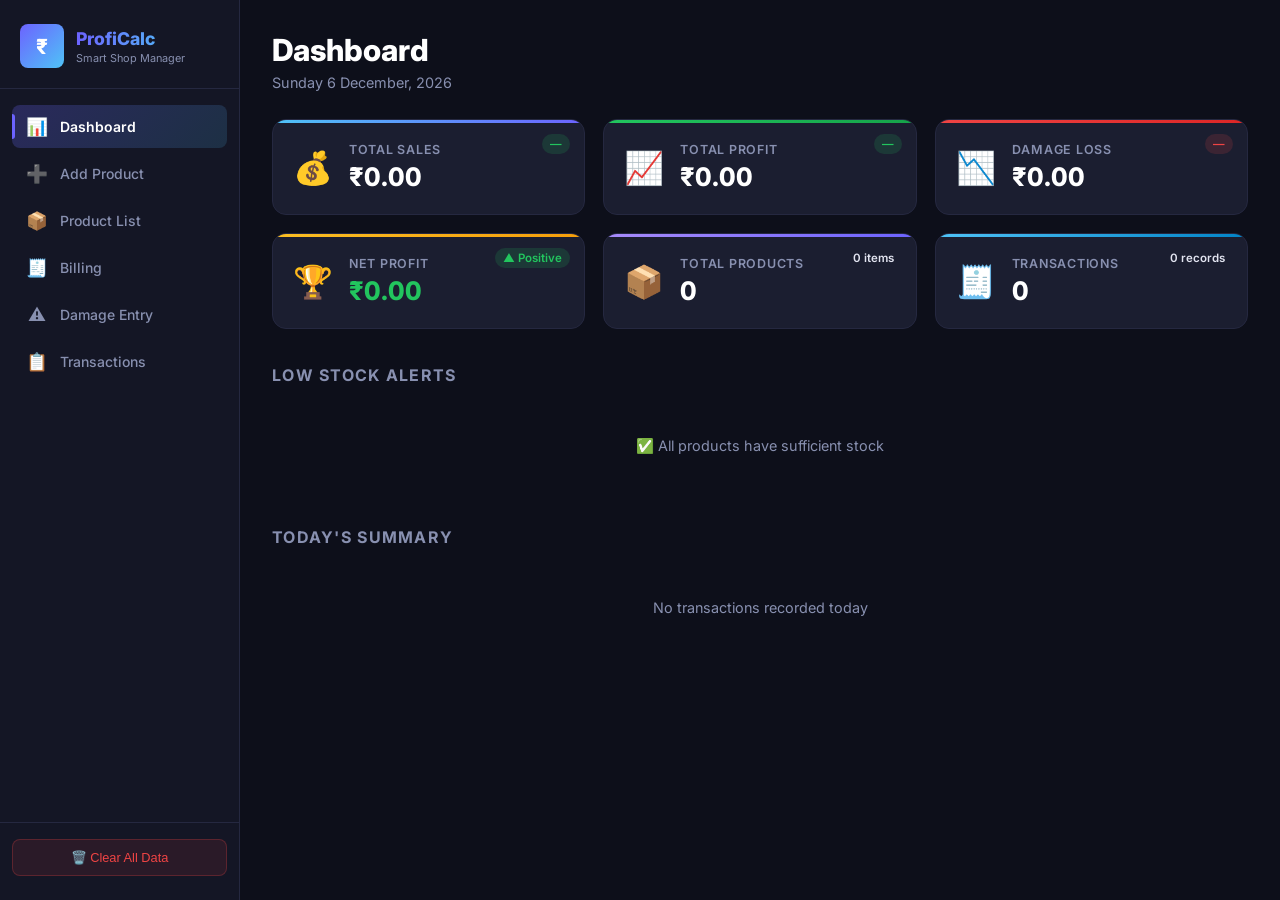
==== index.html @ 690a33cc "Initial commit - ProfiCalc Smart Shop Profit Calculator" ====
<!DOCTYPE html>
<html lang="en">
<head>
  <meta charset="UTF-8" />
  <meta name="viewport" content="width=device-width, initial-scale=1.0" />
  <title>ProfiCalc – Smart Shop Profit Calculator</title>
  <meta name="description" content="ProfiCalc helps small shop owners manage products, billing, stock, damage, and profit calculation effortlessly." />
  <link rel="preconnect" href="https://fonts.googleapis.com" />
  <link rel="preconnect" href="https://fonts.gstatic.com" crossorigin />
  <link href="https://fonts.googleapis.com/css2?family=Inter:wght@300;400;500;600;700;800&display=swap" rel="stylesheet" />
  <link rel="stylesheet" href="style.css" />
</head>
<body>

  <!-- ─── Sidebar Navigation ─── -->
  <aside class="sidebar" id="sidebar">
    <div class="sidebar-logo">
      <div class="logo-icon">₹</div>
      <div>
        <div class="logo-title">ProfiCalc</div>
        <div class="logo-sub">Smart Shop Manager</div>
      </div>
    </div>

    <nav class="nav-links">
      <a href="#" class="nav-item active" data-page="dashboard" id="nav-dashboard">
        <span class="nav-icon">📊</span>
        <span>Dashboard</span>
      </a>
      <a href="#" class="nav-item" data-page="add-product" id="nav-add-product">
        <span class="nav-icon">➕</span>
        <span>Add Product</span>
      </a>
      <a href="#" class="nav-item" data-page="products" id="nav-products">
        <span class="nav-icon">📦</span>
        <span>Product List</span>
      </a>
      <a href="#" class="nav-item" data-page="billing" id="nav-billing">
        <span class="nav-icon">🧾</span>
        <span>Billing</span>
      </a>
      <a href="#" class="nav-item" data-page="damage" id="nav-damage">
        <span class="nav-icon">⚠️</span>
        <span>Damage Entry</span>
      </a>
      <a href="#" class="nav-item" data-page="transactions" id="nav-transactions">
        <span class="nav-icon">📋</span>
        <span>Transactions</span>
      </a>
    </nav>

    <div class="sidebar-footer">
      <button class="btn-clear" id="btn-clear-data" onclick="clearAllData()">🗑️ Clear All Data</button>
    </div>
  </aside>

  <!-- ─── Mobile Top Bar ─── -->
  <div class="topbar" id="topbar">
    <button class="hamburger" id="hamburger" onclick="toggleSidebar()">☰</button>
    <div class="topbar-title">ProfiCalc</div>
    <div class="topbar-date" id="topbar-date"></div>
  </div>

  <!-- ─── Main Content ─── -->
  <main class="main-content" id="main-content">

    <!-- ═══ DASHBOARD PAGE ═══ -->
    <section class="page active" id="page-dashboard">
      <div class="page-header">
        <h1>Dashboard</h1>
        <p class="page-sub" id="dashboard-date"></p>
      </div>

      <div class="metric-grid" id="metric-grid">
        <div class="metric-card sales">
          <div class="metric-icon">💰</div>
          <div class="metric-body">
            <div class="metric-label">Total Sales</div>
            <div class="metric-value" id="m-sales">₹0.00</div>
          </div>
          <div class="metric-trend up" id="m-sales-trend">—</div>
        </div>
        <div class="metric-card profit">
          <div class="metric-icon">📈</div>
          <div class="metric-body">
            <div class="metric-label">Total Profit</div>
            <div class="metric-value" id="m-profit">₹0.00</div>
          </div>
          <div class="metric-trend up" id="m-profit-trend">—</div>
        </div>
        <div class="metric-card damage">
          <div class="metric-icon">📉</div>
          <div class="metric-body">
            <div class="metric-label">Damage Loss</div>
            <div class="metric-value" id="m-damage">₹0.00</div>
          </div>
          <div class="metric-trend down" id="m-damage-trend">—</div>
        </div>
        <div class="metric-card net">
          <div class="metric-icon">🏆</div>
          <div class="metric-body">
            <div class="metric-label">Net Profit</div>
            <div class="metric-value" id="m-net">₹0.00</div>
          </div>
          <div class="metric-trend" id="m-net-trend">—</div>
        </div>
        <div class="metric-card products">
          <div class="metric-icon">📦</div>
          <div class="metric-body">
            <div class="metric-label">Total Products</div>
            <div class="metric-value" id="m-products">0</div>
          </div>
          <div class="metric-trend" id="m-products-trend">—</div>
        </div>
        <div class="metric-card transactions">
          <div class="metric-icon">🧾</div>
          <div class="metric-body">
            <div class="metric-label">Transactions</div>
            <div class="metric-value" id="m-transactions">0</div>
          </div>
          <div class="metric-trend" id="m-txn-trend">—</div>
        </div>
      </div>

      <!-- Low Stock Alerts -->
      <div class="section-title">Low Stock Alerts</div>
      <div id="low-stock-container">
        <div class="empty-state">✅ All products have sufficient stock</div>
      </div>

      <!-- Today's Summary -->
      <div class="section-title" style="margin-top:2rem">Today's Summary</div>
      <div id="today-summary-container">
        <div class="empty-state">No transactions recorded today</div>
      </div>
    </section>

    <!-- ═══ ADD PRODUCT PAGE ═══ -->
    <section class="page" id="page-add-product">
      <div class="page-header">
        <h1>Add New Product</h1>
        <p class="page-sub">Fill in the details to add a product to your inventory</p>
      </div>

      <div class="form-card">
        <form id="add-product-form" onsubmit="addProduct(event)">
          <div class="form-grid">
            <div class="form-group full-width">
              <label for="p-name">Product Name <span class="req">*</span></label>
              <input type="text" id="p-name" placeholder="e.g. Basmati Rice 1kg" required />
            </div>
            <div class="form-group">
              <label for="p-qty">Initial Stock Quantity <span class="req">*</span></label>
              <input type="number" id="p-qty" placeholder="e.g. 100" min="0" required />
            </div>
            <div class="form-group">
              <label for="p-wholesale">Wholesale Price (₹) <span class="req">*</span></label>
              <div class="input-icon-wrap">
                <span class="input-prefix">₹</span>
                <input type="number" id="p-wholesale" placeholder="0.00" min="0" step="0.01" required />
              </div>
            </div>
            <div class="form-group">
              <label for="p-selling">Selling Price (₹) <span class="req">*</span></label>
              <div class="input-icon-wrap">
                <span class="input-prefix">₹</span>
                <input type="number" id="p-selling" placeholder="0.00" min="0" step="0.01" required />
              </div>
            </div>
            <div class="form-group">
              <label>Profit Preview</label>
              <div class="profit-preview" id="profit-preview">Enter prices to see margin</div>
            </div>
          </div>

          <div class="form-actions">
            <button type="reset" class="btn btn-secondary">Reset</button>
            <button type="submit" class="btn btn-primary">➕ Add Product</button>
          </div>
        </form>
      </div>
    </section>

    <!-- ═══ PRODUCT LIST PAGE ═══ -->
    <section class="page" id="page-products">
      <div class="page-header">
        <h1>Product List</h1>
        <p class="page-sub">Manage your inventory</p>
      </div>

      <div class="list-controls">
        <div class="search-box">
          <span class="search-icon">🔍</span>
          <input type="text" id="search-input" placeholder="Search by product name…" oninput="filterProducts()" />
        </div>
        <button class="btn btn-primary" onclick="navigate('add-product')">➕ Add Product</button>
      </div>

      <div class="table-wrap">
        <table class="data-table" id="products-table">
          <thead>
            <tr>
              <th>#</th>
              <th>Product Name</th>
              <th>Stock Qty</th>
              <th>Damage Qty</th>
              <th>Wholesale (₹)</th>
              <th>Selling (₹)</th>
              <th>Margin</th>
              <th>Actions</th>
            </tr>
          </thead>
          <tbody id="products-tbody">
            <tr><td colspan="8" class="empty-state">No products added yet</td></tr>
          </tbody>
        </table>
      </div>
    </section>

    <!-- ═══ BILLING PAGE ═══ -->
    <section class="page" id="page-billing">
      <div class="page-header">
        <h1>Billing</h1>
        <p class="page-sub">Create a sale transaction</p>
      </div>

      <div class="form-card">
        <form id="billing-form" onsubmit="processBilling(event)">
          <div class="form-grid">
            <div class="form-group full-width">
              <label for="b-product">Select Product <span class="req">*</span></label>
              <select id="b-product" required onchange="updateBillingPreview()">
                <option value="">— Choose a product —</option>
              </select>
            </div>
            <div class="form-group">
              <label for="b-qty">Quantity to Sell <span class="req">*</span></label>
              <input type="number" id="b-qty" placeholder="e.g. 5" min="1" required oninput="updateBillingPreview()" />
            </div>
            <div class="form-group">
              <label>Available Stock</label>
              <div class="info-box" id="b-stock">—</div>
            </div>
          </div>

          <!-- Bill Preview -->
          <div class="bill-preview" id="bill-preview" style="display:none">
            <div class="bill-title">🧾 Bill Preview</div>
            <div class="bill-row"><span>Product</span><span id="bp-name">—</span></div>
            <div class="bill-row"><span>Quantity</span><span id="bp-qty">—</span></div>
            <div class="bill-row"><span>Selling Price</span><span id="bp-unit">—</span></div>
            <div class="bill-row total"><span>Total Amount</span><span id="bp-total">—</span></div>
            <div class="bill-row profit"><span>Profit</span><span id="bp-profit">—</span></div>
          </div>

          <div class="form-actions">
            <button type="reset" class="btn btn-secondary" onclick="resetBilling()">Reset</button>
            <button type="submit" class="btn btn-primary">🧾 Process Sale</button>
          </div>
        </form>
      </div>
    </section>

    <!-- ═══ DAMAGE ENTRY PAGE ═══ -->
    <section class="page" id="page-damage">
      <div class="page-header">
        <h1>Damage Entry</h1>
        <p class="page-sub">Record damaged or lost stock</p>
      </div>

      <div class="form-card">
        <form id="damage-form" onsubmit="processDamage(event)">
          <div class="form-grid">
            <div class="form-group full-width">
              <label for="d-product">Select Product <span class="req">*</span></label>
              <select id="d-product" required onchange="updateDamagePreview()">
                <option value="">— Choose a product —</option>
              </select>
            </div>
            <div class="form-group">
              <label for="d-qty">Damage Quantity <span class="req">*</span></label>
              <input type="number" id="d-qty" placeholder="e.g. 2" min="1" required oninput="updateDamagePreview()" />
            </div>
            <div class="form-group">
              <label>Available Stock</label>
              <div class="info-box" id="d-stock">—</div>
            </div>
          </div>

          <!-- Damage Preview -->
          <div class="bill-preview damage-preview" id="damage-preview" style="display:none">
            <div class="bill-title">⚠️ Damage Loss Preview</div>
            <div class="bill-row"><span>Product</span><span id="dp-name">—</span></div>
            <div class="bill-row"><span>Damage Qty</span><span id="dp-qty">—</span></div>
            <div class="bill-row"><span>Wholesale Price</span><span id="dp-unit">—</span></div>
            <div class="bill-row total loss"><span>Total Loss</span><span id="dp-total">—</span></div>
          </div>

          <div class="form-actions">
            <button type="reset" class="btn btn-secondary" onclick="resetDamage()">Reset</button>
            <button type="submit" class="btn btn-danger">⚠️ Record Damage</button>
          </div>
        </form>
      </div>
    </section>

    <!-- ═══ TRANSACTIONS PAGE ═══ -->
    <section class="page" id="page-transactions">
      <div class="page-header">
        <h1>Transaction History</h1>
        <p class="page-sub">All sale and damage records</p>
      </div>

      <div class="list-controls">
        <div class="search-box">
          <span class="search-icon">🔍</span>
          <input type="text" id="txn-search" placeholder="Search transactions…" oninput="filterTransactions()" />
        </div>
        <select id="txn-filter" onchange="filterTransactions()" class="filter-select">
          <option value="all">All Types</option>
          <option value="sale">Sales Only</option>
          <option value="damage">Damage Only</option>
        </select>
      </div>

      <div class="table-wrap">
        <table class="data-table" id="txn-table">
          <thead>
            <tr>
              <th>#</th>
              <th>Date & Time</th>
              <th>Product</th>
              <th>Type</th>
              <th>Quantity</th>
              <th>Amount (₹)</th>
              <th>Profit/Loss (₹)</th>
            </tr>
          </thead>
          <tbody id="txn-tbody">
            <tr><td colspan="7" class="empty-state">No transactions yet</td></tr>
          </tbody>
        </table>
      </div>
    </section>

  </main>

  <!-- ─── Toast Notification ─── -->
  <div class="toast" id="toast"></div>

  <!-- ─── Delete Confirmation Modal ─── -->
  <div class="modal-overlay" id="modal-overlay" style="display:none">
    <div class="modal">
      <div class="modal-icon">🗑️</div>
      <h2>Delete Product?</h2>
      <p id="modal-msg">This will permanently remove the product and all associated data.</p>
      <div class="modal-actions">
        <button class="btn btn-secondary" onclick="closeModal()">Cancel</button>
        <button class="btn btn-danger" id="modal-confirm">Delete</button>
      </div>
    </div>
  </div>

  <script src="app.js"></script>
</body>
</html>
---- style.css ----
/* ═══════════════════════════════════════════
   ProfiCalc – Smart Shop Profit Calculator
   style.css
   ═══════════════════════════════════════════ */

/* ── Reset & Base ── */
*, *::before, *::after { box-sizing: border-box; margin: 0; padding: 0; }

:root {
  --bg:        #0d0f1a;
  --surface:   #141625;
  --card:      #1b1e30;
  --border:    #252840;
  --text:      #e2e4f0;
  --muted:     #8890b0;
  --accent:    #6c63ff;
  --accent2:   #4fc3f7;
  --green:     #22c55e;
  --red:       #ef4444;
  --orange:    #f59e0b;
  --gold:      #fbbf24;

  --sidebar-w: 240px;
  --radius:    14px;
  --radius-sm: 8px;
  --shadow:    0 4px 24px rgba(0,0,0,.4);
  --transition: .2s cubic-bezier(.4,0,.2,1);
}

html { font-size: 16px; scroll-behavior: smooth; }

body {
  font-family: 'Inter', sans-serif;
  background: var(--bg);
  color: var(--text);
  min-height: 100vh;
  display: flex;
  overflow-x: hidden;
}

/* ── Scrollbar ── */
::-webkit-scrollbar { width: 6px; }
::-webkit-scrollbar-track { background: var(--bg); }
::-webkit-scrollbar-thumb { background: var(--border); border-radius: 99px; }

/* ════════════════════════════════════════════
   SIDEBAR
   ════════════════════════════════════════════ */
.sidebar {
  position: fixed;
  left: 0; top: 0; bottom: 0;
  width: var(--sidebar-w);
  background: var(--surface);
  border-right: 1px solid var(--border);
  display: flex;
  flex-direction: column;
  z-index: 100;
  transition: transform var(--transition);
}

.sidebar-logo {
  display: flex;
  align-items: center;
  gap: 12px;
  padding: 24px 20px 20px;
  border-bottom: 1px solid var(--border);
}

.logo-icon {
  width: 44px; height: 44px;
  background: linear-gradient(135deg, var(--accent), var(--accent2));
  border-radius: var(--radius-sm);
  display: flex; align-items: center; justify-content: center;
  font-size: 1.3rem; font-weight: 800;
  color: #fff;
  flex-shrink: 0;
}

.logo-title {
  font-size: 1.1rem; font-weight: 800;
  background: linear-gradient(90deg, var(--accent), var(--accent2));
  -webkit-background-clip: text;
  -webkit-text-fill-color: transparent;
  background-clip: text;
}

.logo-sub { font-size: .68rem; color: var(--muted); margin-top: 2px; }

/* Nav */
.nav-links {
  flex: 1;
  padding: 16px 12px;
  display: flex;
  flex-direction: column;
  gap: 4px;
}

.nav-item {
  display: flex;
  align-items: center;
  gap: 12px;
  padding: 11px 14px;
  border-radius: var(--radius-sm);
  color: var(--muted);
  text-decoration: none;
  font-size: .875rem;
  font-weight: 500;
  transition: all var(--transition);
  position: relative;
}

.nav-item:hover {
  background: rgba(108,99,255,.12);
  color: var(--text);
}

.nav-item.active {
  background: linear-gradient(135deg, rgba(108,99,255,.25), rgba(79,195,247,.15));
  color: #fff;
  font-weight: 600;
}

.nav-item.active::before {
  content: '';
  position: absolute;
  left: 0; top: 20%; bottom: 20%;
  width: 3px;
  background: var(--accent);
  border-radius: 0 99px 99px 0;
}

.nav-icon { font-size: 1.1rem; width: 22px; text-align: center; }

/* Sidebar footer */
.sidebar-footer { padding: 16px 12px 24px; border-top: 1px solid var(--border); }

.btn-clear {
  width: 100%;
  padding: 10px;
  background: rgba(239,68,68,.1);
  border: 1px solid rgba(239,68,68,.25);
  border-radius: var(--radius-sm);
  color: var(--red);
  font-size: .8rem;
  cursor: pointer;
  transition: all var(--transition);
}

.btn-clear:hover { background: rgba(239,68,68,.2); }

/* ════════════════════════════════════════════
   TOP BAR (mobile)
   ════════════════════════════════════════════ */
.topbar {
  display: none;
  position: fixed;
  top: 0; left: 0; right: 0;
  height: 60px;
  background: var(--surface);
  border-bottom: 1px solid var(--border);
  align-items: center;
  padding: 0 16px;
  gap: 12px;
  z-index: 200;
}

.hamburger {
  background: none; border: none;
  color: var(--text); font-size: 1.4rem;
  cursor: pointer; padding: 4px;
}

.topbar-title {
  font-size: 1.1rem; font-weight: 700;
  background: linear-gradient(90deg, var(--accent), var(--accent2));
  -webkit-background-clip: text;
  -webkit-text-fill-color: transparent;
  background-clip: text;
}

.topbar-date { margin-left: auto; font-size: .75rem; color: var(--muted); }

/* ════════════════════════════════════════════
   MAIN CONTENT
   ════════════════════════════════════════════ */
.main-content {
  margin-left: var(--sidebar-w);
  flex: 1;
  padding: 32px;
  min-height: 100vh;
}

/* Pages */
.page { display: none; animation: fadeIn .3s ease; }
.page.active { display: block; }

@keyframes fadeIn {
  from { opacity: 0; transform: translateY(12px); }
  to   { opacity: 1; transform: translateY(0); }
}

/* Page Header */
.page-header { margin-bottom: 28px; }
.page-header h1 {
  font-size: 1.9rem; font-weight: 800;
  background: linear-gradient(90deg, #fff 40%, var(--accent2));
  -webkit-background-clip: text;
  -webkit-text-fill-color: transparent;
  background-clip: text;
  line-height: 1.2;
}

.page-sub { color: var(--muted); font-size: .9rem; margin-top: 6px; }

/* ════════════════════════════════════════════
   METRIC CARDS
   ════════════════════════════════════════════ */
.metric-grid {
  display: grid;
  grid-template-columns: repeat(auto-fill, minmax(240px, 1fr));
  gap: 18px;
  margin-bottom: 36px;
}

.metric-card {
  background: var(--card);
  border: 1px solid var(--border);
  border-radius: var(--radius);
  padding: 22px 20px;
  display: flex;
  align-items: center;
  gap: 16px;
  position: relative;
  overflow: hidden;
  transition: transform var(--transition), box-shadow var(--transition);
}

.metric-card::before {
  content: '';
  position: absolute;
  top: 0; left: 0; right: 0;
  height: 3px;
}

.metric-card.sales::before   { background: linear-gradient(90deg, var(--accent2), var(--accent)); }
.metric-card.profit::before  { background: linear-gradient(90deg, var(--green), #16a34a); }
.metric-card.damage::before  { background: linear-gradient(90deg, var(--red), #dc2626); }
.metric-card.net::before     { background: linear-gradient(90deg, var(--gold), var(--orange)); }
.metric-card.products::before{ background: linear-gradient(90deg, #a78bfa, var(--accent)); }
.metric-card.transactions::before { background: linear-gradient(90deg, var(--accent2), #0284c7); }

.metric-card:hover {
  transform: translateY(-3px);
  box-shadow: 0 8px 32px rgba(0,0,0,.4);
}

.metric-icon { font-size: 2rem; flex-shrink: 0; }

.metric-label {
  font-size: .78rem;
  color: var(--muted);
  text-transform: uppercase;
  letter-spacing: .06em;
  font-weight: 600;
}

.metric-value {
  font-size: 1.6rem;
  font-weight: 800;
  color: #fff;
  margin-top: 4px;
  font-variant-numeric: tabular-nums;
}

.metric-trend {
  position: absolute;
  right: 14px; top: 14px;
  font-size: .72rem;
  padding: 3px 8px;
  border-radius: 99px;
  font-weight: 600;
}

.metric-trend.up   { background: rgba(34,197,94,.15); color: var(--green); }
.metric-trend.down { background: rgba(239,68,68,.15); color: var(--red); }

/* ════════════════════════════════════════════
   SECTION TITLE
   ════════════════════════════════════════════ */
.section-title {
  font-size: 1rem;
  font-weight: 700;
  color: var(--muted);
  text-transform: uppercase;
  letter-spacing: .08em;
  margin-bottom: 12px;
}

/* ════════════════════════════════════════════
   ALERTS / LOW STOCK
   ════════════════════════════════════════════ */
.low-stock-list {
  display: flex;
  flex-wrap: wrap;
  gap: 10px;
}

.low-stock-badge {
  display: flex;
  align-items: center;
  gap: 8px;
  background: rgba(245,158,11,.12);
  border: 1px solid rgba(245,158,11,.3);
  border-radius: var(--radius-sm);
  padding: 8px 14px;
  font-size: .83rem;
  color: var(--orange);
  font-weight: 500;
  animation: pulse 2s infinite;
}

@keyframes pulse {
  0%, 100% { box-shadow: 0 0 0 0 rgba(245,158,11,.3); }
  50%       { box-shadow: 0 0 0 6px rgba(245,158,11,0); }
}

/* Today summary table */
.today-table {
  width: 100%;
  border-collapse: collapse;
  background: var(--card);
  border-radius: var(--radius);
  overflow: hidden;
  border: 1px solid var(--border);
}

.today-table th, .today-table td {
  padding: 12px 16px;
  text-align: left;
  font-size: .85rem;
}

.today-table th {
  background: rgba(255,255,255,.04);
  color: var(--muted);
  font-weight: 600;
  text-transform: uppercase;
  letter-spacing: .05em;
}

.today-table tr:not(:last-child) td { border-bottom: 1px solid var(--border); }
.today-table td { color: var(--text); }

/* ════════════════════════════════════════════
   FORM CARD
   ════════════════════════════════════════════ */
.form-card {
  background: var(--card);
  border: 1px solid var(--border);
  border-radius: var(--radius);
  padding: 32px;
  max-width: 680px;
  box-shadow: var(--shadow);
}

.form-grid {
  display: grid;
  grid-template-columns: 1fr 1fr;
  gap: 20px;
}

.form-group { display: flex; flex-direction: column; gap: 8px; }
.form-group.full-width { grid-column: 1 / -1; }

label {
  font-size: .82rem;
  font-weight: 600;
  color: var(--muted);
  text-transform: uppercase;
  letter-spacing: .05em;
}

.req { color: var(--red); }

input, select, textarea {
  background: var(--surface);
  border: 1.5px solid var(--border);
  border-radius: var(--radius-sm);
  color: var(--text);
  padding: 11px 14px;
  font-size: .9rem;
  font-family: inherit;
  transition: border-color var(--transition), box-shadow var(--transition);
  width: 100%;
}

input:focus, select:focus {
  outline: none;
  border-color: var(--accent);
  box-shadow: 0 0 0 3px rgba(108,99,255,.2);
}

input::placeholder { color: var(--muted); }

select option { background: var(--card); color: var(--text); }

/* Input with prefix */
.input-icon-wrap { position: relative; }
.input-prefix {
  position: absolute;
  left: 12px; top: 50%;
  transform: translateY(-50%);
  color: var(--muted);
  font-size: .9rem;
  pointer-events: none;
}
.input-icon-wrap input { padding-left: 28px; }

/* Info box */
.info-box {
  background: var(--surface);
  border: 1.5px solid var(--border);
  border-radius: var(--radius-sm);
  padding: 11px 14px;
  font-size: .9rem;
  color: var(--text);
  min-height: 44px;
}

/* Profit preview */
.profit-preview {
  background: rgba(34,197,94,.08);
  border: 1.5px solid rgba(34,197,94,.2);
  border-radius: var(--radius-sm);
  padding: 11px 14px;
  font-size: .9rem;
  color: var(--green);
  font-weight: 600;
  min-height: 44px;
}

/* Bill preview */
.bill-preview {
  margin: 20px 0;
  background: var(--surface);
  border: 1.5px solid var(--border);
  border-radius: var(--radius);
  padding: 20px;
  animation: fadeIn .25s ease;
}

.damage-preview { border-color: rgba(239,68,68,.25); background: rgba(239,68,68,.04); }

.bill-title {
  font-size: 1rem;
  font-weight: 700;
  margin-bottom: 14px;
  color: var(--text);
}

.bill-row {
  display: flex;
  justify-content: space-between;
  align-items: center;
  padding: 8px 0;
  font-size: .875rem;
  border-bottom: 1px solid var(--border);
  color: var(--muted);
}

.bill-row:last-child { border-bottom: none; }
.bill-row span:last-child { font-weight: 600; color: var(--text); }
.bill-row.total span { font-weight: 700; font-size: 1rem; color: var(--accent2); }
.bill-row.profit span:last-child { color: var(--green); }
.bill-row.loss span:last-child { color: var(--red); }

/* Form actions */
.form-actions {
  display: flex;
  gap: 12px;
  justify-content: flex-end;
  margin-top: 24px;
  padding-top: 20px;
  border-top: 1px solid var(--border);
}

/* ════════════════════════════════════════════
   BUTTONS
   ════════════════════════════════════════════ */
.btn {
  padding: 11px 22px;
  border-radius: var(--radius-sm);
  font-size: .875rem;
  font-weight: 600;
  font-family: inherit;
  cursor: pointer;
  border: none;
  transition: all var(--transition);
  display: inline-flex;
  align-items: center;
  gap: 6px;
}

.btn-primary {
  background: linear-gradient(135deg, var(--accent), #5b52e0);
  color: #fff;
  box-shadow: 0 4px 14px rgba(108,99,255,.4);
}

.btn-primary:hover {
  transform: translateY(-2px);
  box-shadow: 0 6px 20px rgba(108,99,255,.5);
}

.btn-secondary {
  background: var(--surface);
  color: var(--muted);
  border: 1.5px solid var(--border);
}

.btn-secondary:hover { background: var(--border); color: var(--text); }

.btn-danger {
  background: linear-gradient(135deg, var(--red), #dc2626);
  color: #fff;
  box-shadow: 0 4px 14px rgba(239,68,68,.35);
}

.btn-danger:hover { transform: translateY(-2px); box-shadow: 0 6px 20px rgba(239,68,68,.45); }

.btn-sm {
  padding: 6px 12px;
  font-size: .78rem;
}

/* ════════════════════════════════════════════
   LIST CONTROLS
   ════════════════════════════════════════════ */
.list-controls {
  display: flex;
  align-items: center;
  gap: 12px;
  margin-bottom: 20px;
  flex-wrap: wrap;
}

.search-box {
  flex: 1;
  min-width: 200px;
  position: relative;
}

.search-icon {
  position: absolute;
  left: 13px; top: 50%;
  transform: translateY(-50%);
  font-size: .95rem;
  pointer-events: none;
}

.search-box input {
  padding-left: 38px;
  width: 100%;
}

.filter-select { width: auto; min-width: 140px; }

/* ════════════════════════════════════════════
   DATA TABLE
   ════════════════════════════════════════════ */
.table-wrap {
  background: var(--card);
  border: 1px solid var(--border);
  border-radius: var(--radius);
  overflow-x: auto;
}

.data-table {
  width: 100%;
  border-collapse: collapse;
}

.data-table th {
  background: rgba(255,255,255,.04);
  padding: 14px 16px;
  text-align: left;
  font-size: .75rem;
  font-weight: 700;
  color: var(--muted);
  text-transform: uppercase;
  letter-spacing: .07em;
  border-bottom: 1px solid var(--border);
  white-space: nowrap;
}

.data-table td {
  padding: 13px 16px;
  font-size: .875rem;
  color: var(--text);
  border-bottom: 1px solid rgba(37,40,64,.6);
  vertical-align: middle;
}

.data-table tr:hover td { background: rgba(255,255,255,.02); }
.data-table tr:last-child td { border-bottom: none; }

.empty-state {
  text-align: center;
  color: var(--muted);
  padding: 40px 20px;
  font-size: .9rem;
}

/* Badges */
.badge {
  display: inline-flex;
  align-items: center;
  padding: 3px 10px;
  border-radius: 99px;
  font-size: .73rem;
  font-weight: 700;
}

.badge-green { background: rgba(34,197,94,.15); color: var(--green); }
.badge-red   { background: rgba(239,68,68,.15); color: var(--red); }
.badge-orange{ background: rgba(245,158,11,.15); color: var(--orange); }
.badge-sale  { background: rgba(79,195,247,.14); color: var(--accent2); }
.badge-damage{ background: rgba(239,68,68,.14); color: var(--red); }

/* Margin pill */
.margin-pill {
  font-size: .78rem;
  font-weight: 700;
  padding: 3px 10px;
  border-radius: 99px;
}

.margin-good { background: rgba(34,197,94,.15); color: var(--green); }
.margin-bad  { background: rgba(239,68,68,.15); color: var(--red); }

/* Action buttons in table */
.action-btns { display: flex; gap: 6px; }

/* ════════════════════════════════════════════
   TOAST
   ════════════════════════════════════════════ */
.toast {
  position: fixed;
  bottom: 28px;
  left: 50%;
  transform: translateX(-50%) translateY(20px);
  background: #1f2236;
  border: 1px solid var(--border);
  color: var(--text);
  padding: 13px 24px;
  border-radius: 99px;
  font-size: .875rem;
  font-weight: 500;
  box-shadow: 0 8px 32px rgba(0,0,0,.5);
  opacity: 0;
  pointer-events: none;
  transition: all .4s cubic-bezier(.4,0,.2,1);
  z-index: 1000;
  white-space: nowrap;
}

.toast.show {
  opacity: 1;
  transform: translateX(-50%) translateY(0);
}

.toast.success { border-color: rgba(34,197,94,.4); color: var(--green); }
.toast.error   { border-color: rgba(239,68,68,.4); color: var(--red); }
.toast.warning { border-color: rgba(245,158,11,.4); color: var(--orange); }

/* ════════════════════════════════════════════
   MODAL
   ════════════════════════════════════════════ */
.modal-overlay {
  position: fixed; inset: 0;
  background: rgba(0,0,0,.65);
  display: flex;
  align-items: center;
  justify-content: center;
  z-index: 500;
  backdrop-filter: blur(4px);
  animation: fadeIn .2s ease;
}

.modal {
  background: var(--card);
  border: 1px solid var(--border);
  border-radius: var(--radius);
  padding: 36px;
  max-width: 400px;
  width: 90%;
  text-align: center;
  box-shadow: var(--shadow);
}

.modal-icon { font-size: 2.5rem; margin-bottom: 12px; }
.modal h2   { font-size: 1.3rem; font-weight: 700; margin-bottom: 8px; }
.modal p    { color: var(--muted); font-size: .875rem; line-height: 1.5; }

.modal-actions {
  display: flex;
  gap: 12px;
  justify-content: center;
  margin-top: 24px;
}

/* ════════════════════════════════════════════
   RESPONSIVE
   ════════════════════════════════════════════ */
@media (max-width: 768px) {
  .topbar { display: flex; }
  .main-content { margin-left: 0; padding: 20px 16px; padding-top: 80px; }

  .sidebar {
    transform: translateX(-100%);
    z-index: 300;
    box-shadow: 4px 0 24px rgba(0,0,0,.5);
  }
  .sidebar.open { transform: translateX(0); }

  .metric-grid { grid-template-columns: 1fr 1fr; gap: 12px; }
  .metric-value { font-size: 1.25rem; }

  .form-grid { grid-template-columns: 1fr; }
  .form-card { padding: 20px 16px; }

  .page-header h1 { font-size: 1.5rem; }

  .data-table th, .data-table td { padding: 10px 12px; }

  .form-actions { flex-direction: column-reverse; }
  .btn { width: 100%; justify-content: center; }
}

@media (max-width: 480px) {
  .metric-grid { grid-template-columns: 1fr; }
  .list-controls { flex-direction: column; align-items: stretch; }
}

/* ── Mobile overlay for sidebar ── */
.sidebar-overlay {
  display: none;
  position: fixed; inset: 0;
  background: rgba(0,0,0,.5);
  z-index: 250;
  backdrop-filter: blur(2px);
}

.sidebar-overlay.show { display: block; }
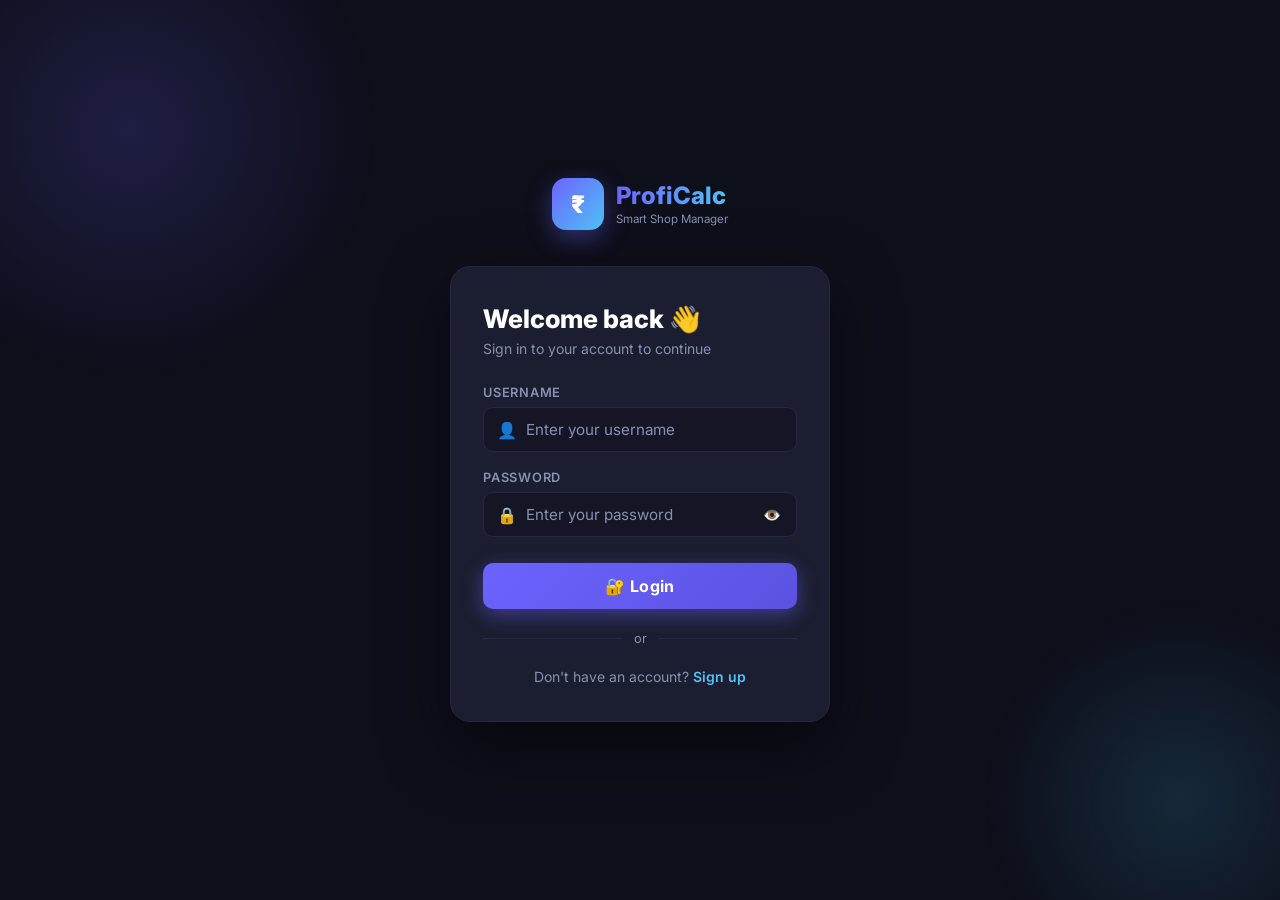
==== commit cf92ac2e: "Add Login/Signup, Reports, Data Viewer - Full ProfiCalc v2" ====
--- a/index.html
+++ b/index.html
@@ -3,12 +3,20 @@
 <head>
   <meta charset="UTF-8" />
   <meta name="viewport" content="width=device-width, initial-scale=1.0" />
-  <title>ProfiCalc – Smart Shop Profit Calculator</title>
+  <title>Dashboard – ProfiCalc</title>
   <meta name="description" content="ProfiCalc helps small shop owners manage products, billing, stock, damage, and profit calculation effortlessly." />
   <link rel="preconnect" href="https://fonts.googleapis.com" />
   <link rel="preconnect" href="https://fonts.gstatic.com" crossorigin />
   <link href="https://fonts.googleapis.com/css2?family=Inter:wght@300;400;500;600;700;800&display=swap" rel="stylesheet" />
   <link rel="stylesheet" href="style.css" />
+  <script>
+    // ── Auth Guard: runs before body renders ──
+    (function() {
+      if (localStorage.getItem('isLoggedIn') !== 'true') {
+        window.location.replace('login.html');
+      }
+    })();
+  </script>
 </head>
 <body>
 
@@ -47,9 +55,26 @@
         <span class="nav-icon">📋</span>
         <span>Transactions</span>
       </a>
+      <a href="#" class="nav-item" data-page="reports" id="nav-reports">
+        <span class="nav-icon">📈</span>
+        <span>Reports</span>
+      </a>
+      <a href="#" class="nav-item" data-page="export" id="nav-export">
+        <span class="nav-icon">⬇️</span>
+        <span>Data Viewer</span>
+      </a>
     </nav>
 
     <div class="sidebar-footer">
+      <!-- User greeting -->
+      <div class="sidebar-user" id="sidebar-user">
+        <div class="sidebar-user-avatar" id="sidebar-avatar">👤</div>
+        <div class="sidebar-user-info">
+          <div class="sidebar-username" id="sidebar-username">User</div>
+          <div class="sidebar-role">Shop Manager</div>
+        </div>
+      </div>
+      <button class="btn-logout" id="btn-logout" onclick="handleLogout()">🚪 Logout</button>
       <button class="btn-clear" id="btn-clear-data" onclick="clearAllData()">🗑️ Clear All Data</button>
     </div>
   </aside>
@@ -343,6 +368,215 @@
       </div>
     </section>
 
+    <!-- ═══ REPORTS PAGE ═══ -->
+    <section class="page" id="page-reports">
+      <div class="page-header">
+        <h1>Reports & Analytics</h1>
+        <p class="page-sub">Week · Month · Year profit breakdown</p>
+      </div>
+
+      <!-- Period Tabs -->
+      <div class="report-tabs" id="report-tabs">
+        <button class="report-tab active" data-period="week"  onclick="switchReportTab('week')">📅 This Week</button>
+        <button class="report-tab"        data-period="month" onclick="switchReportTab('month')">🗓️ This Month</button>
+        <button class="report-tab"        data-period="year"  onclick="switchReportTab('year')">📆 This Year</button>
+        <button class="report-tab"        data-period="all"   onclick="switchReportTab('all')">🗂️ All Time</button>
+      </div>
+
+      <!-- Period Label -->
+      <div class="report-period-label" id="report-period-label"></div>
+
+      <!-- Summary Metrics -->
+      <div class="report-metric-grid" id="report-metric-grid">
+        <div class="report-metric-card sales">
+          <div class="rmc-icon">💰</div>
+          <div class="rmc-body">
+            <div class="rmc-label">Total Sales</div>
+            <div class="rmc-value" id="r-sales">₹0.00</div>
+          </div>
+        </div>
+        <div class="report-metric-card profit">
+          <div class="rmc-icon">📈</div>
+          <div class="rmc-body">
+            <div class="rmc-label">Gross Profit</div>
+            <div class="rmc-value" id="r-profit">₹0.00</div>
+          </div>
+        </div>
+        <div class="report-metric-card damage">
+          <div class="rmc-icon">📉</div>
+          <div class="rmc-body">
+            <div class="rmc-label">Damage Loss</div>
+            <div class="rmc-value" id="r-damage">₹0.00</div>
+          </div>
+        </div>
+        <div class="report-metric-card net">
+          <div class="rmc-icon">🏆</div>
+          <div class="rmc-body">
+            <div class="rmc-label">Net Profit</div>
+            <div class="rmc-value" id="r-net">₹0.00</div>
+          </div>
+        </div>
+        <div class="report-metric-card txns">
+          <div class="rmc-icon">🧾</div>
+          <div class="rmc-body">
+            <div class="rmc-label">Transactions</div>
+            <div class="rmc-value" id="r-txns">0</div>
+          </div>
+        </div>
+        <div class="report-metric-card margin">
+          <div class="rmc-icon">📊</div>
+          <div class="rmc-body">
+            <div class="rmc-label">Profit Margin</div>
+            <div class="rmc-value" id="r-margin">0%</div>
+          </div>
+        </div>
+      </div>
+
+      <!-- Breakdown Table -->
+      <div class="section-title" style="margin-top:2rem">Period Breakdown</div>
+      <div class="table-wrap">
+        <table class="data-table" id="report-table">
+          <thead>
+            <tr>
+              <th>Period</th>
+              <th>Sales (₹)</th>
+              <th>Gross Profit (₹)</th>
+              <th>Damage Loss (₹)</th>
+              <th>Net Profit (₹)</th>
+              <th>Transactions</th>
+            </tr>
+          </thead>
+          <tbody id="report-tbody">
+            <tr><td colspan="6" class="empty-state">No data for this period</td></tr>
+          </tbody>
+        </table>
+      </div>
+
+      <!-- Top Products -->
+      <div class="section-title" style="margin-top:2rem">Top Selling Products</div>
+      <div class="table-wrap">
+        <table class="data-table" id="top-products-table">
+          <thead>
+            <tr>
+              <th>#</th>
+              <th>Product</th>
+              <th>Units Sold</th>
+              <th>Revenue (₹)</th>
+              <th>Profit (₹)</th>
+            </tr>
+          </thead>
+          <tbody id="top-products-tbody">
+            <tr><td colspan="5" class="empty-state">No sales data</td></tr>
+          </tbody>
+        </table>
+      </div>
+    </section>
+
+    <!-- ═══ DATA VIEWER PAGE ═══ -->
+    <section class="page" id="page-export">
+      <div class="page-header">
+        <h1>Data Viewer</h1>
+        <p class="page-sub">View and download your profit history & stock data</p>
+      </div>
+
+      <!-- Viewer Tabs -->
+      <div class="report-tabs" id="dv-tabs">
+        <button class="report-tab active" data-dv="profit" onclick="switchDataView('profit')">📊 Profit History</button>
+        <button class="report-tab"        data-dv="stock"  onclick="switchDataView('stock')">📦 Stock Data</button>
+      </div>
+
+      <!-- ── PROFIT HISTORY PANEL ── -->
+      <div id="dv-profit">
+        <!-- Summary strip -->
+        <div class="dv-summary-strip" id="dv-profit-strip"></div>
+
+        <!-- Controls -->
+        <div class="list-controls" style="margin-top:16px">
+          <div class="search-box">
+            <span class="search-icon">🔍</span>
+            <input type="text" id="dv-profit-search" placeholder="Search product name…" oninput="renderProfitHistory()" />
+          </div>
+          <select id="dv-profit-type" class="filter-select" onchange="renderProfitHistory()">
+            <option value="all">All Types</option>
+            <option value="sale">Sales Only</option>
+            <option value="damage">Damage Only</option>
+          </select>
+          <select id="dv-profit-period" class="filter-select" onchange="renderProfitHistory()">
+            <option value="all">All Time</option>
+            <option value="today">Today</option>
+            <option value="week">This Week</option>
+            <option value="month">This Month</option>
+            <option value="year">This Year</option>
+          </select>
+          <button class="btn btn-primary" onclick="exportTransactionsCSV()">⬇️ Download CSV</button>
+        </div>
+
+        <div class="table-wrap">
+          <table class="data-table">
+            <thead>
+              <tr>
+                <th>#</th>
+                <th>Date & Time</th>
+                <th>Product</th>
+                <th>Type</th>
+                <th>Qty</th>
+                <th>Amount (₹)</th>
+                <th>Profit / Loss (₹)</th>
+              </tr>
+            </thead>
+            <tbody id="dv-profit-tbody">
+              <tr><td colspan="7" class="empty-state">No transactions yet</td></tr>
+            </tbody>
+          </table>
+        </div>
+        <div class="dv-row-count" id="dv-profit-count"></div>
+      </div>
+
+      <!-- ── STOCK DATA PANEL ── -->
+      <div id="dv-stock" style="display:none">
+        <!-- Summary strip -->
+        <div class="dv-summary-strip" id="dv-stock-strip"></div>
+
+        <!-- Controls -->
+        <div class="list-controls" style="margin-top:16px">
+          <div class="search-box">
+            <span class="search-icon">🔍</span>
+            <input type="text" id="dv-stock-search" placeholder="Search product name…" oninput="renderStockData()" />
+          </div>
+          <select id="dv-stock-filter" class="filter-select" onchange="renderStockData()">
+            <option value="all">All Stock</option>
+            <option value="low">Low Stock (&lt; 5)</option>
+            <option value="out">Out of Stock</option>
+            <option value="ok">In Stock</option>
+          </select>
+          <button class="btn btn-primary" onclick="exportProductsCSV()">⬇️ Download CSV</button>
+        </div>
+
+        <div class="table-wrap">
+          <table class="data-table">
+            <thead>
+              <tr>
+                <th>#</th>
+                <th>Product Name</th>
+                <th>Current Stock</th>
+                <th>Damage Qty</th>
+                <th>Wholesale (₹)</th>
+                <th>Selling (₹)</th>
+                <th>Margin / Unit</th>
+                <th>Total Profit Earned</th>
+                <th>Status</th>
+              </tr>
+            </thead>
+            <tbody id="dv-stock-tbody">
+              <tr><td colspan="9" class="empty-state">No products yet</td></tr>
+            </tbody>
+          </table>
+        </div>
+        <div class="dv-row-count" id="dv-stock-count"></div>
+      </div>
+
+    </section>
+
   </main>
 
   <!-- ─── Toast Notification ─── -->
--- a/style.css
+++ b/style.css
@@ -752,3 +752,298 @@
 }
 
 .sidebar-overlay.show { display: block; }
+
+/* ════════════════════════════════════════════
+   SIDEBAR USER & LOGOUT
+   ════════════════════════════════════════════ */
+.sidebar-user {
+  display: flex;
+  align-items: center;
+  gap: 10px;
+  padding: 10px 12px;
+  background: rgba(108,99,255,.08);
+  border: 1px solid rgba(108,99,255,.18);
+  border-radius: var(--radius-sm);
+  margin-bottom: 10px;
+}
+
+.sidebar-user-avatar {
+  width: 36px; height: 36px;
+  background: linear-gradient(135deg, var(--accent), var(--accent2));
+  border-radius: 50%;
+  display: flex; align-items: center; justify-content: center;
+  font-size: 1rem; font-weight: 800; color: #fff;
+  flex-shrink: 0;
+  letter-spacing: 0;
+}
+
+.sidebar-user-info { overflow: hidden; }
+
+.sidebar-username {
+  font-size: .85rem; font-weight: 700;
+  color: var(--text);
+  white-space: nowrap;
+  overflow: hidden;
+  text-overflow: ellipsis;
+}
+
+.sidebar-role {
+  font-size: .68rem;
+  color: var(--muted);
+  margin-top: 2px;
+}
+
+.btn-logout {
+  width: 100%;
+  padding: 10px;
+  background: rgba(108,99,255,.1);
+  border: 1px solid rgba(108,99,255,.25);
+  border-radius: var(--radius-sm);
+  color: var(--accent2);
+  font-size: .8rem;
+  font-family: inherit;
+  font-weight: 600;
+  cursor: pointer;
+  transition: all var(--transition);
+  margin-bottom: 8px;
+}
+
+.btn-logout:hover {
+  background: rgba(108,99,255,.2);
+  color: #fff;
+  transform: translateY(-1px);
+}
+
+/* ════════════════════════════════════════════
+   REPORTS PAGE
+   ════════════════════════════════════════════ */
+
+/* Period Tabs */
+.report-tabs {
+  display: flex;
+  gap: 8px;
+  flex-wrap: wrap;
+  margin-bottom: 16px;
+}
+
+.report-tab {
+  padding: 10px 20px;
+  background: var(--card);
+  border: 1.5px solid var(--border);
+  border-radius: 99px;
+  color: var(--muted);
+  font-size: .875rem;
+  font-weight: 600;
+  font-family: inherit;
+  cursor: pointer;
+  transition: all var(--transition);
+}
+
+.report-tab:hover {
+  background: rgba(108,99,255,.1);
+  color: var(--text);
+  border-color: rgba(108,99,255,.3);
+}
+
+.report-tab.active {
+  background: linear-gradient(135deg, var(--accent), #5b52e0);
+  color: #fff;
+  border-color: var(--accent);
+  box-shadow: 0 4px 14px rgba(108,99,255,.4);
+}
+
+/* Period label */
+.report-period-label {
+  font-size: .82rem;
+  color: var(--accent2);
+  font-weight: 600;
+  margin-bottom: 20px;
+  padding: 6px 16px;
+  background: rgba(79,195,247,.08);
+  border: 1px solid rgba(79,195,247,.2);
+  border-radius: 99px;
+  display: inline-block;
+}
+
+/* Report metric grid */
+.report-metric-grid {
+  display: grid;
+  grid-template-columns: repeat(auto-fill, minmax(210px, 1fr));
+  gap: 16px;
+  margin-bottom: 28px;
+}
+
+.report-metric-card {
+  background: var(--card);
+  border: 1px solid var(--border);
+  border-radius: var(--radius);
+  padding: 20px;
+  display: flex;
+  align-items: center;
+  gap: 14px;
+  position: relative;
+  overflow: hidden;
+  transition: transform var(--transition);
+}
+
+.report-metric-card::before {
+  content: '';
+  position: absolute;
+  top: 0; left: 0; right: 0;
+  height: 3px;
+}
+
+.report-metric-card.sales::before   { background: linear-gradient(90deg, var(--accent2), var(--accent)); }
+.report-metric-card.profit::before  { background: linear-gradient(90deg, var(--green), #16a34a); }
+.report-metric-card.damage::before  { background: linear-gradient(90deg, var(--red), #dc2626); }
+.report-metric-card.net::before     { background: linear-gradient(90deg, var(--gold), var(--orange)); }
+.report-metric-card.txns::before    { background: linear-gradient(90deg, var(--accent2), #0284c7); }
+.report-metric-card.margin::before  { background: linear-gradient(90deg, #a78bfa, var(--accent)); }
+
+.report-metric-card:hover { transform: translateY(-3px); }
+
+.rmc-icon   { font-size: 1.8rem; flex-shrink: 0; }
+.rmc-label  { font-size: .72rem; color: var(--muted); text-transform: uppercase; letter-spacing: .05em; font-weight: 600; }
+.rmc-value  { font-size: 1.35rem; font-weight: 800; color: #fff; margin-top: 4px; font-variant-numeric: tabular-nums; }
+
+/* ════════════════════════════════════════════
+   EXPORT PAGE
+   ════════════════════════════════════════════ */
+.export-grid {
+  display: grid;
+  grid-template-columns: repeat(auto-fill, minmax(320px, 1fr));
+  gap: 18px;
+  margin-bottom: 28px;
+}
+
+.export-card {
+  background: var(--card);
+  border: 1px solid var(--border);
+  border-radius: var(--radius);
+  padding: 24px;
+  display: flex;
+  flex-direction: column;
+  gap: 12px;
+  transition: transform var(--transition), box-shadow var(--transition);
+}
+
+.export-card:hover {
+  transform: translateY(-3px);
+  box-shadow: 0 10px 32px rgba(0,0,0,.4);
+}
+
+.export-card.highlight {
+  border-color: rgba(108,99,255,.4);
+  background: linear-gradient(135deg, rgba(108,99,255,.08), rgba(79,195,247,.05));
+}
+
+.export-icon {
+  font-size: 2.2rem;
+}
+
+.export-title {
+  font-size: 1rem;
+  font-weight: 700;
+  color: var(--text);
+  margin-bottom: 4px;
+}
+
+.export-desc {
+  font-size: .825rem;
+  color: var(--muted);
+  line-height: 1.5;
+}
+
+.export-count {
+  font-size: .78rem;
+  font-weight: 600;
+  color: var(--accent2);
+  padding: 4px 10px;
+  background: rgba(79,195,247,.1);
+  border-radius: 99px;
+  display: inline-block;
+}
+
+.export-info-box {
+  display: flex;
+  align-items: flex-start;
+  gap: 12px;
+  background: rgba(108,99,255,.07);
+  border: 1px solid rgba(108,99,255,.2);
+  border-radius: var(--radius-sm);
+  padding: 14px 18px;
+  font-size: .85rem;
+  color: var(--muted);
+  line-height: 1.55;
+}
+
+.export-info-box strong { color: var(--text); }
+
+/* Responsive */
+@media (max-width: 768px) {
+  .report-tabs { gap: 6px; }
+  .report-tab  { padding: 8px 14px; font-size: .8rem; }
+  .report-metric-grid { grid-template-columns: 1fr 1fr; gap: 10px; }
+  .rmc-value { font-size: 1.1rem; }
+  .export-grid { grid-template-columns: 1fr; }
+}
+
+@media (max-width: 480px) {
+  .report-metric-grid { grid-template-columns: 1fr; }
+}
+
+/* ════════════════════════════════════════════
+   DATA VIEWER
+   ════════════════════════════════════════════ */
+
+/* Summary strip */
+.dv-summary-strip {
+  display: flex;
+  flex-wrap: wrap;
+  gap: 10px;
+  margin-bottom: 4px;
+}
+
+.dv-stat {
+  display: flex;
+  align-items: center;
+  gap: 8px;
+  background: var(--card);
+  border: 1px solid var(--border);
+  border-radius: var(--radius-sm);
+  padding: 10px 16px;
+  font-size: .82rem;
+  flex: 1;
+  min-width: 130px;
+}
+
+.dv-stat span {
+  color: var(--muted);
+  white-space: nowrap;
+}
+
+.dv-stat strong {
+  margin-left: auto;
+  font-size: .95rem;
+  font-weight: 800;
+  color: #fff;
+  font-variant-numeric: tabular-nums;
+}
+
+/* Row count label */
+.dv-row-count {
+  text-align: right;
+  font-size: .78rem;
+  color: var(--muted);
+  margin-top: 8px;
+  padding-right: 4px;
+  font-weight: 500;
+}
+
+@media (max-width: 768px) {
+  .dv-stat { min-width: 110px; padding: 8px 12px; }
+}
+
+@media (max-width: 480px) {
+  .dv-stat { min-width: calc(50% - 5px); font-size: .75rem; }
+}
